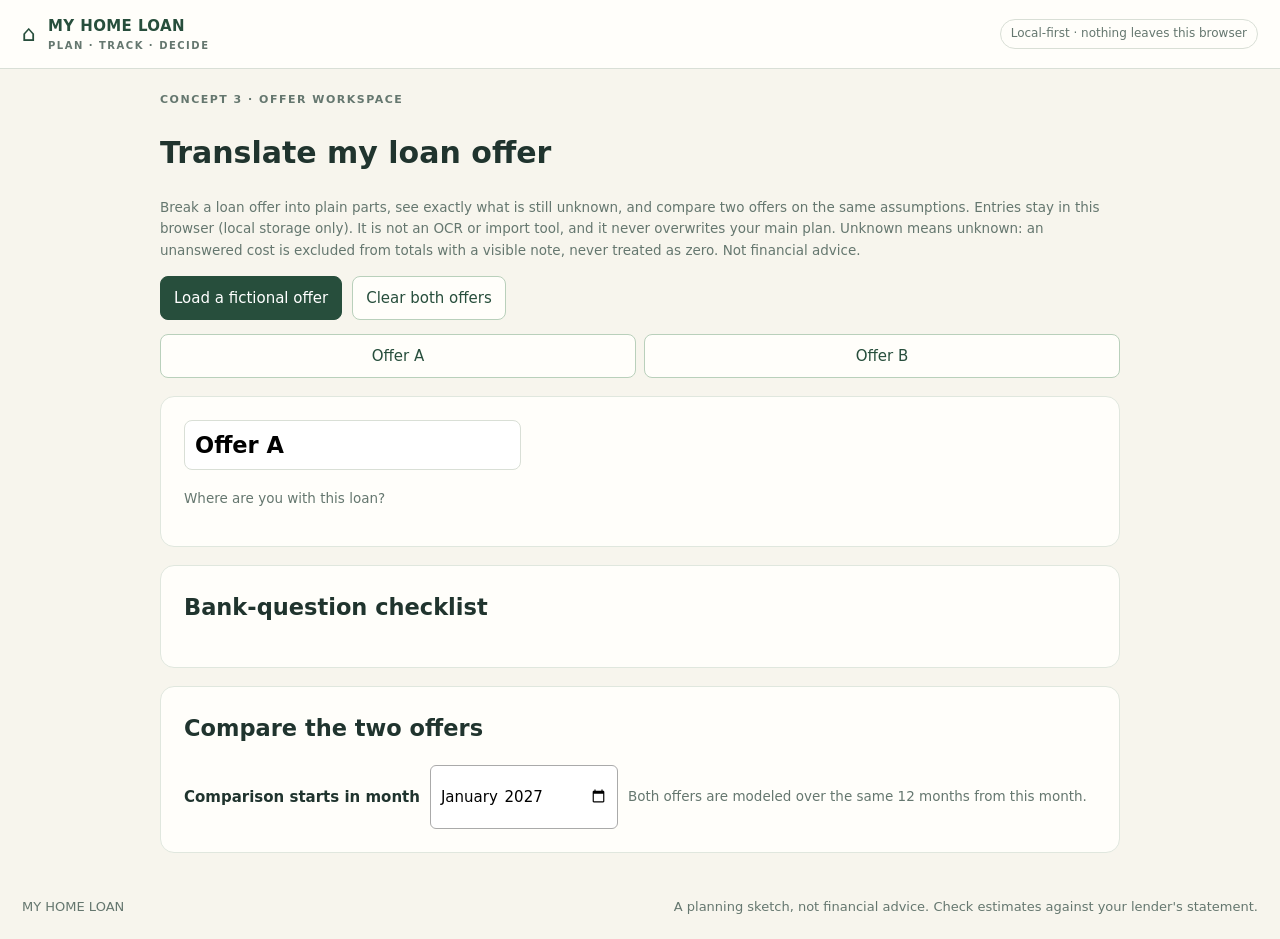
==== offers.html @ c7772f87 "Rename 4-offers.html to offers.html" ====
<!doctype html>
<html lang="en"><head><meta charset="utf-8"><meta name="viewport" content="width=device-width, initial-scale=1"><meta name="color-scheme" content="light"><title>Translate my loan offer | My Home Loan</title>
<style>
/* Feature-local namespaced CSS for the offer-translator page.
   Palette mirrors style.css; this file intentionally does NOT load or edit
   style.css, which the concept-1 work is changing. Integration: when wiring
   this page into the tab nav, this <style> block can move into a namespaced
   section of the shared stylesheet. */
body{margin:0;color:#20342e;background:#f7f5ed;font:15px/1.6 'DM Sans',system-ui,sans-serif}
.lo-topbar{display:flex;align-items:center;gap:12px;padding:14px 22px;background:#fffefa;border-bottom:1px solid #d9dfd6}
.lo-mark{font-size:22px;color:#274e3c}
.lo-brand{font-weight:800;color:#274e3c;text-decoration:none;letter-spacing:.4px}
.lo-brand span{display:block;font-size:10px;font-weight:700;color:#65776f;letter-spacing:1.5px}
.lo-chip{margin-left:auto;font-size:12px;color:#65776f;border:1px solid #d9dfd6;border-radius:20px;padding:4px 10px}
.lo-wrap{max-width:960px;margin:0 auto;padding:22px}
.lo-eyebrow{font-size:11px;font-weight:800;letter-spacing:1.5px;color:#65776f}
.lo-panel{background:#fffefa;border:1px solid #e0e7de;border-radius:14px;padding:23px;margin-top:18px}
.lo-panel h2{margin-top:0}
.lo-hint{color:#65776f;font-size:13.5px}
.lo-btn,.lo-choices button,.lo-flags button,#lo-path button{border:1px solid #b9d0bb;border-radius:8px;padding:9px 13px;background:#fffefa;color:#274e3c;font-weight:800;cursor:pointer;font:inherit}
.lo-btn-primary{background:#274e3c !important;color:#fff !important;border-color:#274e3c !important}
.lo-choices button.selected,#lo-path button.selected,.lo-flags button.selected{background:#274e3c;color:#fff;border-color:#274e3c}
.lo-tabs{display:flex;gap:8px;margin:14px 0}
.lo-tabs button{flex:1}
.lo-actions{display:flex;gap:10px;margin-top:14px;flex-wrap:wrap}
.lo-qrow{border-top:1px dashed #d9dfd6;padding:14px 0}
.lo-qrow input{display:block;width:100%;box-sizing:border-box;padding:10px;border:1px solid #aaa;border-radius:6px;margin-top:8px;min-height:44px;font:inherit}
.lo-qhead{display:flex;justify-content:space-between;align-items:center;gap:10px;flex-wrap:wrap}
.lo-flags{display:flex;gap:6px}
.lo-flags button{font-size:12px;padding:6px 10px}
.lo-flags .lo-clear{border-color:#d9b8b8;color:#8a3b3b}
.lo-draw,.lo-fee{display:grid;grid-template-columns:1.2fr 1fr .9fr .9fr .8fr auto;gap:8px;margin-top:8px;align-items:center}
.lo-fee{grid-template-columns:1.4fr 1fr auto auto auto}
.lo-draw input,.lo-draw select,.lo-fee input{padding:9px;border:1px solid #aaa;border-radius:6px;min-height:44px;font:inherit;width:100%;box-sizing:border-box}
.lo-fee label{display:flex;gap:6px;align-items:center;font-size:13px}
.lo-del{border:1px solid #d9b8b8;background:#fff;color:#8a3b3b;border-radius:8px;padding:9px 12px;cursor:pointer;font:inherit}
.lo-check{display:flex;gap:8px;align-items:center;margin-top:8px;font-weight:600}
.lo-check input{width:20px;height:20px;min-height:0}
.lo-alert{background:#fdf0e8;border:1px solid #d38251;border-radius:10px;padding:12px 14px;color:#7a4322;margin-top:12px}
.lo-cards{display:grid;grid-template-columns:1fr 1fr;gap:14px;margin:14px 0}
.lo-card{padding:15px;border:1px solid #e0e7de;border-radius:12px;background:#fff}
.lo-card h4{margin:0 0 6px;font-size:13px;color:#65776f}
.lo-card .pt-big{margin:0;font-size:19px;font-weight:800;color:#20342e}
.lo-card small{color:#65776f}
.lo-notes{background:#f4f8f1;border:1px solid #c3d8c4;border-radius:10px;padding:12px 14px;margin-top:12px}
.lo-notes li{margin:4px 0}
.lo-startrow{display:flex;align-items:center;gap:10px;margin-top:10px;flex-wrap:wrap}
.lo-startrow input{padding:9px;border:1px solid #aaa;border-radius:6px;min-height:44px;font:inherit}
.lo-footer{display:flex;justify-content:space-between;padding:22px;color:#65776f;font-size:13px}
@media(max-width:700px){.lo-cards{grid-template-columns:1fr}.lo-draw,.lo-fee{grid-template-columns:1fr 1fr}.lo-wrap{padding:14px}}
</style></head>
<body>
<header class="lo-topbar"><span class="lo-mark" aria-hidden="true">⌂</span><a class="lo-brand" href="index.html">MY HOME LOAN<span>PLAN · TRACK · DECIDE</span></a><span class="lo-chip">Local-first · nothing leaves this browser</span></header>
<main class="lo-wrap" id="lo-app">
  <div class="lo-eyebrow">CONCEPT 3 · OFFER WORKSPACE</div>
  <h1>Translate my loan offer</h1>
  <p class="lo-hint">Break a loan offer into plain parts, see exactly what is still unknown, and compare two offers on the same assumptions. Entries stay in this browser (local storage only). It is not an OCR or import tool, and it never overwrites your main plan. Unknown means unknown: an unanswered cost is excluded from totals with a visible note, never treated as zero. Not financial advice.</p>
  <div class="lo-actions"><button class="lo-btn lo-btn-primary" id="lo-fictional" type="button">Load a fictional offer</button><button class="lo-btn" id="lo-clear" type="button">Clear both offers</button></div>

  <div class="lo-tabs" role="group" aria-label="Choose offer">
    <button class="lo-btn selected" id="lo-tab-a" type="button">Offer A</button>
    <button class="lo-btn" id="lo-tab-b" type="button">Offer B</button>
  </div>

  <section class="lo-panel">
    <h2><input id="lo-offer-label" type="text" value="Offer A" aria-label="Offer name" style="font:inherit;font-weight:800;border:1px solid #d9dfd6;border-radius:8px;padding:6px 10px"></h2>
    <p class="lo-hint">Where are you with this loan?</p>
    <div class="lo-choices" id="lo-path"></div>
    <div id="lo-offer-body"></div>
    <div id="lo-errors"></div>
  </section>

  <section class="lo-panel" id="lo-checklist-panel"><h2>Bank-question checklist</h2><div id="lo-checklist"></div></section>

  <section class="lo-panel"><h2>Compare the two offers</h2>
    <div class="lo-startrow"><label for="lo-start"><strong>Comparison starts in month</strong></label><input id="lo-start" type="month" value="2027-01"><span class="lo-hint">Both offers are modeled over the same 12 months from this month.</span></div>
    <div id="lo-compare"></div></section>
</main>
<footer class="lo-footer"><span>MY HOME LOAN</span><span>A planning sketch, not financial advice. Check estimates against your lender's statement.</span></footer>
<script src="offers.js" defer></script>
</body></html>
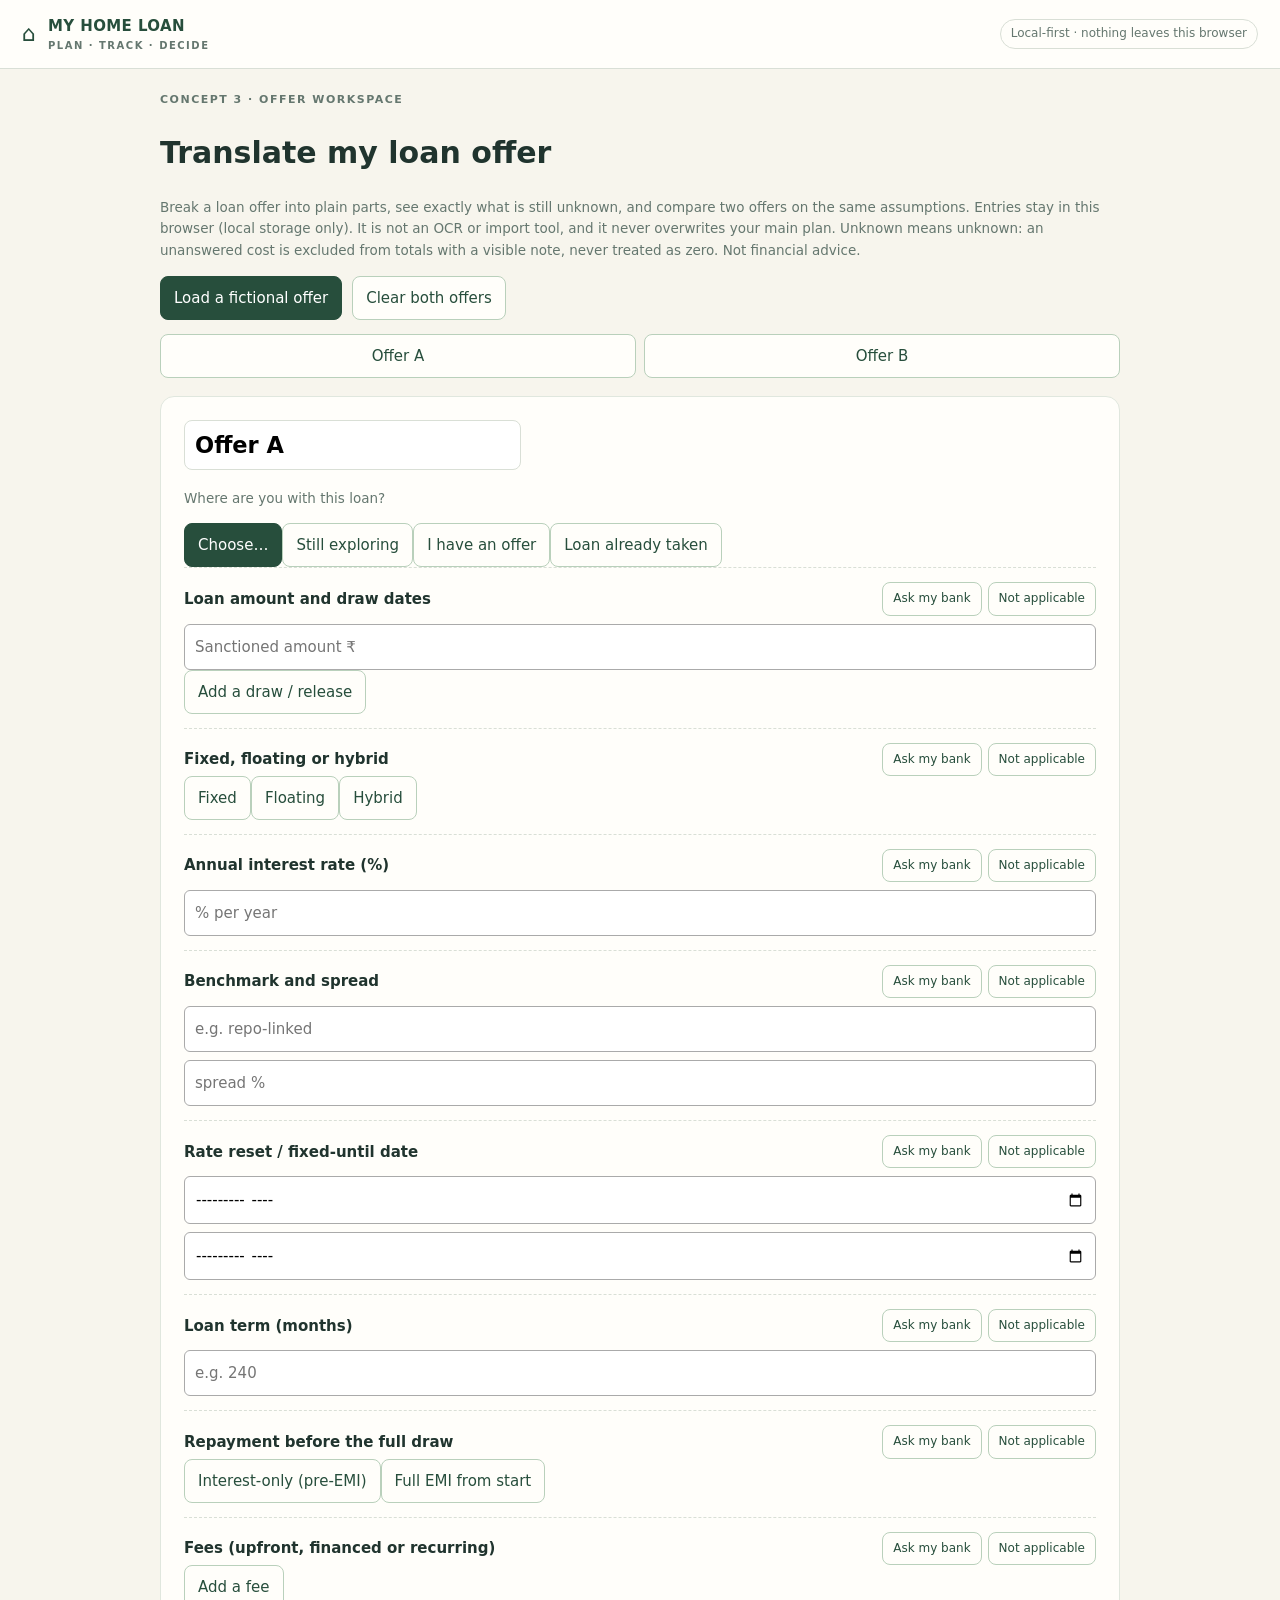
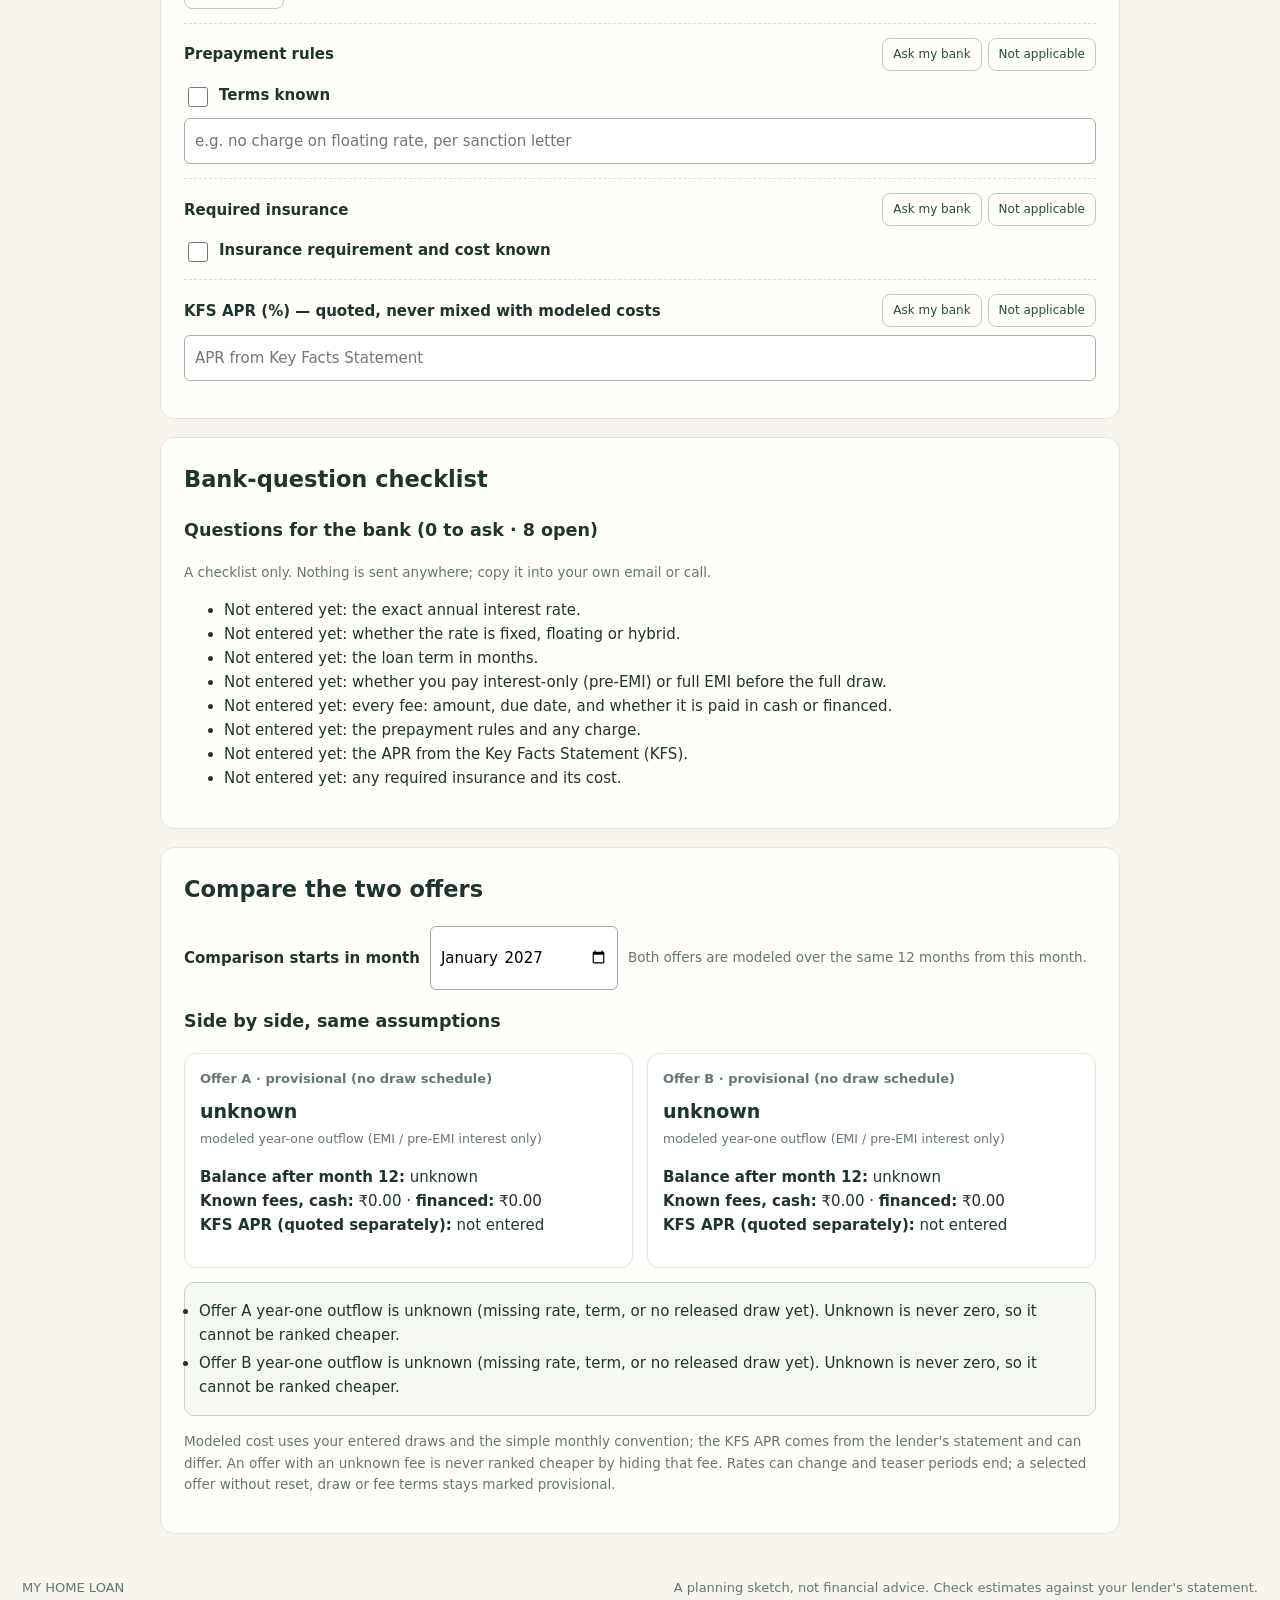
==== commit 07be8efe: "Update offers.html" ====
--- a/offers.html
+++ b/offers.html
@@ -31,7 +31,7 @@
 .lo-flags .lo-clear{border-color:#d9b8b8;color:#8a3b3b}
 .lo-draw,.lo-fee{display:grid;grid-template-columns:1.2fr 1fr .9fr .9fr .8fr auto;gap:8px;margin-top:8px;align-items:center}
 .lo-fee{grid-template-columns:1.4fr 1fr auto auto auto}
-.lo-draw input,.lo-draw select,.lo-fee input{padding:9px;border:1px solid #aaa;border-radius:6px;min-height:44px;font:inherit;width:100%;box-sizing:border-box}
+.lo-draw input,.lo-draw select,.lo-fee input{padding:9px;border:1px solid #aaa;border-radius:6px;min-height:44px;font:inherit;width:100%;min-width:0;box-sizing:border-box}
 .lo-fee label{display:flex;gap:6px;align-items:center;font-size:13px}
 .lo-del{border:1px solid #d9b8b8;background:#fff;color:#8a3b3b;border-radius:8px;padding:9px 12px;cursor:pointer;font:inherit}
 .lo-check{display:flex;gap:8px;align-items:center;margin-top:8px;font-weight:600}
@@ -47,7 +47,7 @@
 .lo-startrow{display:flex;align-items:center;gap:10px;margin-top:10px;flex-wrap:wrap}
 .lo-startrow input{padding:9px;border:1px solid #aaa;border-radius:6px;min-height:44px;font:inherit}
 .lo-footer{display:flex;justify-content:space-between;padding:22px;color:#65776f;font-size:13px}
-@media(max-width:700px){.lo-cards{grid-template-columns:1fr}.lo-draw,.lo-fee{grid-template-columns:1fr 1fr}.lo-wrap{padding:14px}}
+@media(max-width:700px){.lo-cards{grid-template-columns:1fr}.lo-draw,.lo-fee{grid-template-columns:repeat(2,minmax(0,1fr))}.lo-wrap{padding:14px}}
 </style></head>
 <body>
 <header class="lo-topbar"><span class="lo-mark" aria-hidden="true">⌂</span><a class="lo-brand" href="index.html">MY HOME LOAN<span>PLAN · TRACK · DECIDE</span></a><span class="lo-chip">Local-first · nothing leaves this browser</span></header>
